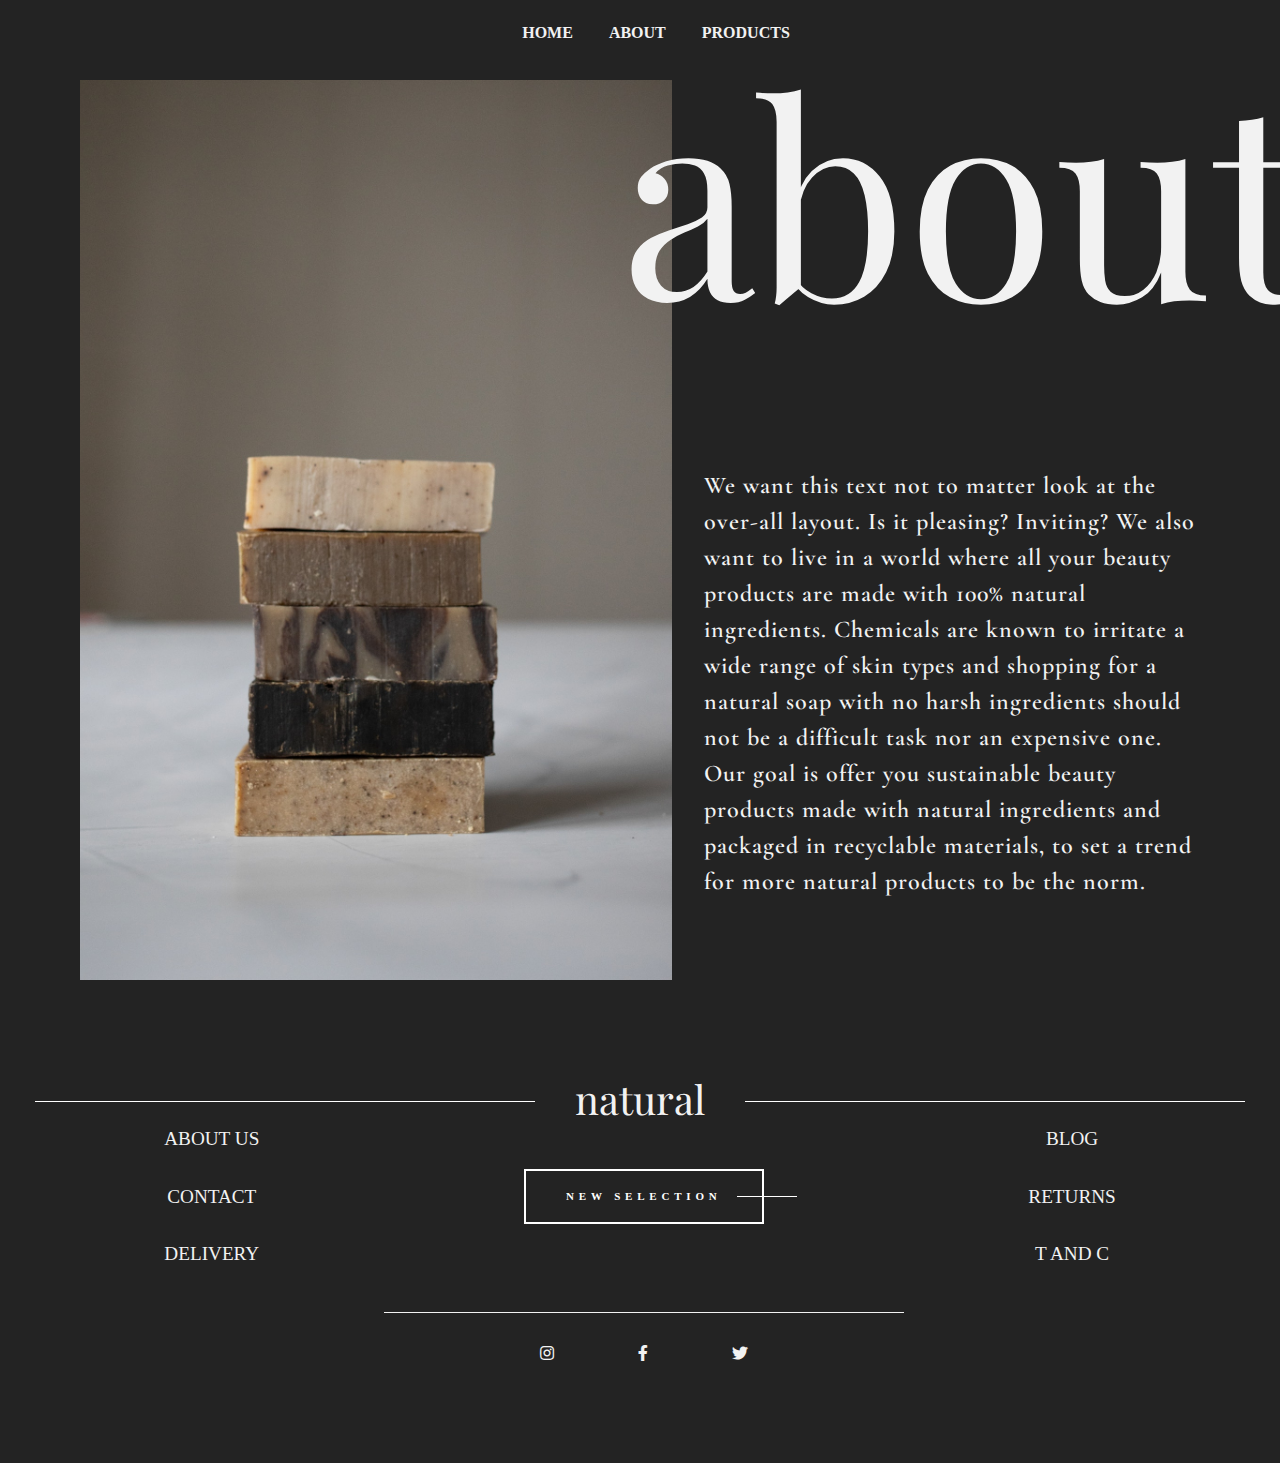
==== about.html @ b829c609 "commit" ====
<!DOCTYPE html>
<html lang="en">
  <head>
    <meta charset="UTF-8" />
    <meta http-equiv="X-UA-Compatible" content="IE=edge" />
    <meta name="viewport" content="width=device-width, initial-scale=1.0" />
    <title>About us</title>
    <link rel="stylesheet" href="styles.css" />
    <link
      rel="stylesheet"
      href="https://use.fontawesome.com/releases/v5.14.0/css/all.css"
    />
    <link rel="preconnect" href="https://fonts.googleapis.com" />
    <link rel="preconnect" href="https://fonts.gstatic.com" crossorigin />
  </head>
  <body>
    <header>
      <nav>
        <ul>
          <li>
            <a href="index.html">Home</a>
          </li>
          <li>
            <a href="about.html">About</a>
          </li>
          <li>
            <a href="">Products</a>
          </li>
        </ul>
      </nav>
    </header>

    <section class="grid-2-columns">
      <div class="img-grid">
        <!--<img src="images/about-img.jpg" class="img-grid" />-->
      </div>

      <div class="grid-overlay">
        <div class="grid-text">
          <p>
            We want this text not to matter look at the over-all layout. Is it
            pleasing? Inviting? We also want to live in a world where all your
            beauty products are made with 100% natural ingredients. Chemicals
            are known to irritate a wide range of skin types and shopping for a
            natural soap with no harsh ingredients should not be a difficult
            task nor an expensive one.
            <br />
            Our goal is offer you sustainable beauty products made with natural
            ingredients and packaged in recyclable materials, to set a trend for
            more natural products to be the norm.
          </p>
        </div>
      </div>
    </section>

    <footer>
        <!--<div class="footer-main">-->
          <h1 class="footer-title fancy"><span class="fancy-span">natural</span></h3></div>
          <div class="footer-cta">
            <a class="btn-full" href="#"><div class="full"><h3>New selection</h3></div></a>
            <a class="btn-slice" href="#">
            <div class="top"><span>new selection</span></div>
            <div class="bottom"><span>new selection</span></div>
          </a></div>
          <div class="footer-social">
            <i class="fab fa-instagram"></i>
            <i class="fab fa-facebook-f"></i>
            <i class="fab fa-twitter"></i>
        </div>

         <div class="footer-links column1">
          <a href="#">About Us</a>
          <a href="#">Contact</a>
          <a href="#">Delivery</a>
        </div>

        <div class="footer-links column2"><a href="#">Blog</a>
          <a href="#">Returns</a>
          <a href="#">T and C</a></div>

        <!--<div class="footer-copyright">
          &copy;A design by Jesse Plecas.
        </div>-->
      
    </footer>
  </body>
</html>
<!-- about-img Photo by Monstera from Pexels-->
---- styles.css ----
@import url("https://fonts.googleapis.com/css2?family=Roboto+Slab&display=swap");

@import url("https://fonts.googleapis.com/css2?family=Abril+Fatface&display=swap");

@import url("https://fonts.googleapis.com/css2?family=Playfair+Display:wght@500&display=swap");

@import url("https://fonts.googleapis.com/css2?family=Cormorant+Garamond:wght@300&display=swap");

* {
  box-sizing: border-box;
}

.clearfix::after,
section::after,
footer::after {
  content: "";
  display: block;
  clear: both;
}

body {
  margin: 0;
  overflow-x: hidden;
}

:root {
  --clr-nav: #42a26a;
  --clr-title: #f2f2f2;
  --clr-dark: #232323;
  --clr-text: #8b4513;
  --clr-accent: #97bc62ff;
}

img {
  width: 100%;
  height: auto;
}

h1 {
  font-size: clamp(1.5rem, 10vw, 7rem);
  font-family: "Playfair Display", serif;
  font-weight: 300;
  margin-top: 0;
}

h3 {
  font-size: clamp(0.8rem, 4vw, 1.2rem);
  font-family: "Playfair Display", serif;
  text-transform: uppercase;
  font-weight: 400;
  margin: 0.5rem;
}

p {
  font-size: clamp(1.2rem, 3vw, 1.5rem);
  font-family: "Cormorant Garamond", serif;
  font-weight: 600;
  letter-spacing: 1px;
  margin-top: 0;
  line-height: 1.5;
}

p:last-of-type {
  margin-bottom: 0;
}

.title {
  font-size: clamp(1.5rem, 10vw, 7rem);
  font-weight: 400;
  text-transform: uppercase;
  margin-top: 1em;
  margin-bottom: 0;
}

.sub-title {
  display: block;
  margin-top: 1em;
}

.button {
  display: inline-block;
  font-size: clamp(1.1rem, 3vh, 2rem);
  text-decoration: none;
  text-transform: uppercase;
  border-width: 3px;
  border-style: solid;
  padding: 0.5em 1.75em;
  margin-top: 1em;
}

.button-accent {
  color: var(--clr-title);
}

.button-accent:hover,
.button-accent:focus {
  background: var(--clr-nav);
  border-color: var(--clr-nav);
  color: #fff;
}

html {
  scroll-behavior: smooth;
}

.container {
  width: 95%;
  max-width: 70em;
  margin: 0 auto;
}

header {
  position: absolute;
  text-align: center;
  width: 100%;
  margin: 1em;
  z-index: 2;
}

nav ul {
  margin: 0;
  padding: 0;
  list-style: none;
  align-items: center;
}

nav li {
  display: inline-block;
  margin: 0.5em;
}

nav a {
  font-weight: 750;
  text-decoration: none;
  text-transform: uppercase;
  padding: 0.5em;
  color: var(--clr-title);
}

nav a:hover,
nav a:focus {
  color: var(--clr-nav);
}

.hero {
  background-image: linear-gradient(rgba(0, 0, 0, 0.3), rgba(0, 0, 0, 0.3)),
    url("images/landing\ page.jpg");
  background-position: center;
  background-size: cover;
  padding: 10em 0;
  color: var(--clr-title);
  align-items: left;
}

.unstyled-list {
  margin: 0;
  padding: 0;
  list-style-type: none;
  line-height: 1.6em;
}

@media (min-width: 60rem) {
  .hero {
    height: 100vh;
    padding-top: 10vh;
  }
  .title .sub-title {
    margin-top: 0.5em;
  }
}

.details-text-box {
  background-color: #fff;
  text-align: center;
  padding: 3.5em;
  width: 100vw;
  outline: 3px solid var(--clr-text);
  outline-offset: -2.5em;
  position: relative;
}

.details-text-box h1 {
  color: var(--clr-text);
  position: absolute;
  left: 50%;
  transform: translateX(-50%);
  top: 0.3em;
  background: #fff;
}

.details-text-box p {
  color: var(--clr-text);
}

.handmade-text-box {
  background-color: #fff;
  text-align: center;
  padding: 3.5em;
  width: 100vw;
  outline: 3px solid var(--clr-text);
  outline-offset: -2.5em;
  position: relative;
}

.handmade-text-box h1 {
  color: var(--clr-text);
  position: absolute;
  right: 50%;
  transform: translateX(50%);
  top: 0.3em;
  background: #fff;
}

.handmade-text-box p {
  color: var(--clr-text);
}

@media (min-width: 20rem) {
  a {
    font-size: 0.75rem;
  }

  h1 {
    font-size: 2rem;
  }

  .details-text-box h1 {
    top: 0.6em;
  }

  .handmade-text-box h1 {
    top: 0.6em;
  }
}

@media (min-width: 60rem) {
  a {
    font-size: 1rem;
  }

  h1 {
    font-size: 2.5rem;
  }

  .details {
    background-image: url("images/details-img.jpg");
    background-repeat: no-repeat;
    background-size: cover;
    padding: 10em;
  }

  .details-text-box {
    width: 60%;
    padding: 5em;
    outline-offset: -3em;
    margin-left: -4%;
    top: -16em;
    text-align: left;
    box-shadow: 0 0 3em 0 rgba(0, 0, 0, 0.35);
  }

  .details-text-box h1 {
    top: 0.5em;
    left: 4.85rem;
    transform: translateX(0);
  }

  .handmade-text-box {
    width: 40%;
    padding: 5em;
    outline-offset: -3em;
    margin-left: 50%;
    bottom: 6em;
    text-align: left;
    box-shadow: 0 0 3em 0 rgba(0, 0, 0, 0.35);
  }

  .handmade-text-box h1 {
    top: 0.5em;
    right: 4.85rem;
    transform: translateX(0);
  }
}

.card-wrapper {
  padding-top: 3em;
}

.card {
  background-color: #fff;

  padding-bottom: 1rem;
  border: 1px solid #c9c9c9;
}

.card > :last-child {
  margin-bottom: 0;
}

.card h3 p {
  margin-top: 1.5rem;
}

.btn-block {
  display: block;
  width: 50%;
  border: none;
  background: var(--clr-nav);
  color: #fff;
  font-size: clamp(1rem, 8vh, 1.2rem);
  padding: 5px;
  margin-top: 1.5rem;

  align-self: left;
  cursor: pointer;
}

.btn:hover {
  border: 3px solid var(--clr-nav);
  background: var(--clr-nav);
  color: #fff;
  transition: 1s;
}

img ~ * {
  margin-left: 1rem;
  margin-right: 1rem;
}

img {
  object-fit: cover;
  height: max(10rem, 30vh);
}

.card-wrapper {
  list-style: none;
  padding: 0;
  margin: 0;
  margin-bottom: 1.5rem;
  display: grid;
  grid-template-columns: repeat(auto-fit, minmax(300px, 1fr));
  gap: 1rem;
}

.about-us-sec-image {
  background-image: linear-gradient(
      rgba(253, 237, 237, 0.103),
      rgba(235, 219, 219, 0.103)
    ),
    url("images/footer-img.jpg");
  background-repeat: no-repeat;
  background-position: center;
  background-size: cover;
  max-width: 100%;
  height: 50vh;
}

h1.about-title {
  padding-top: 1em;
  text-align: center;
  color: var(--clr-dark);
}

p.about-us {
  padding: 1em;
  text-align: center;
  color: var(--clr-dark);
  font-size: 2rem;
}

/*footer grid */

footer {
  background: #232323;
  color: #f2f2f2;
  padding: 2.5rem;
  text-align: center;
}

.footer-title {
  text-transform: lowercase;
  font-family: "Playfair Display", serif;
  margin-bottom: 0.5rem;
  grid-area: footer-title;
}

.footer-cta {
  grid-area: footer-cta;
  background-color: transparent;
  text-transform: uppercase;
  display: -webkit-box;
  display: -ms-flexbox;
  display: flex;
  -webkit-box-pack: center;
  -ms-flex-pack: center;
  justify-content: center;
  -webkit-box-align: center;
  -ms-flex-align: center;
  align-items: center;
}

@media (min-width: 20rem) {
  .btn-full {
    display: inline-block;
    text-decoration: none;
    color: #f2f2f2;
    border: 2px solid #f2f2f2;

    margin: 0;
  }
  .btn-slice {
    display: none;
  }
}

.footer-social {
  margin-bottom: 1.8rem;
  margin-top: 1.8rem;
  grid-area: footer-social;
}

.fab {
  display: inline-block;
}

.fab:not(:last-child) {
  margin-right: 1rem;
}

.footer-links {
  display: flex;
  flex-direction: column;
  align-items: center;
  justify-content: space-between;
}

.footer-links a {
  text-decoration: none;
  color: #f2f2f2;
  text-transform: uppercase;
  font-size: 0.9rem;
  line-height: 1.2rem;
}

.footer-links .column1 {
  grid-area: column1;
}

.footer-links .column2 {
  grid-area: column2;
}

@media (min-width: 60em) {
  footer {
    display: grid;
    grid-template-areas:
      "footer-title footer-title footer-title"
      "column1 footer-cta column2"
      "column1 footer-cta column2"
      "column1 footer-social column2";
    grid-template-columns: auto;
    grid-template-rows: auto;
  }

  .footer-title {
    padding-top: 1.5em;
  }

  .fancy {
    line-height: 0.15;
    text-align: center;
  }
  .fancy span {
    display: inline-block;
    position: relative;
  }
  .fancy span:before,
  .fancy span:after {
    content: "";
    position: absolute;
    height: 5px;
    border-bottom: 1px solid white;
    top: 0;
    width: 500px;
  }
  .fancy span:before {
    right: 100%;
    margin-right: 1em;
  }
  .fancy span:after {
    left: 100%;
    margin-left: 1em;
  }

  .footer-links a {
    font-size: 1.2em;
    line-height: 3em;
  }

  .footer-social {
    border-top: 1px solid #f2f2f2;
    padding: 2em;
  }

  .fab:not(:last-child) {
    margin-right: 5rem;
  }

  .btn {
    padding-top: 1em;
  }

  .btn-full {
    display: none;
  }
  .btn-slice {
    display: inline-block;
  }

  /*--Button Styles--*/
  .btn-slice {
    padding: 1.2rem 2.5rem;
    border: 2px solid #ffffff;
    border-radius: 0rem;
    color: #ffffff;
    font-size: 0.6875rem;
    font-weight: 700;
    letter-spacing: 0.3rem;
    position: relative;

    -webkit-transition: all 1000ms cubic-bezier(0.89, 0, 0.14, 1); /* older webkit */
    -webkit-transition: all 1000ms cubic-bezier(0.89, -0.17, 0.14, 1.225);
    -moz-transition: all 1000ms cubic-bezier(0.89, -0.17, 0.14, 1.225);
    -o-transition: all 1000ms cubic-bezier(0.89, -0.17, 0.14, 1.225);
    transition: all 1000ms cubic-bezier(0.89, -0.17, 0.14, 1.225); /* custom */

    -webkit-transition-timing-function: cubic-bezier(
      0.89,
      0,
      0.14,
      1
    ); /* older webkit */
    -webkit-transition-timing-function: cubic-bezier(0.89, -0.17, 0.14, 1.225);
    -moz-transition-timing-function: cubic-bezier(0.89, -0.17, 0.14, 1.225);
    -o-transition-timing-function: cubic-bezier(0.89, -0.17, 0.14, 1.225);
    transition-timing-function: cubic-bezier(
      0.89,
      -0.17,
      0.14,
      1.225
    ); /* custom */
  }

  .btn-slice .top {
    position: relative;
    height: 6px;
    overflow: hidden;
    top: 0;
    -webkit-transition: all 300ms cubic-bezier(1, 0, 0.025, 1); /* older webkit */
    -webkit-transition: all 300ms cubic-bezier(1, -0.055, 0.025, 1.04);
    -moz-transition: all 300ms cubic-bezier(1, -0.055, 0.025, 1.04);
    -o-transition: all 300ms cubic-bezier(1, -0.055, 0.025, 1.04);
    transition: all 300ms cubic-bezier(1, -0.055, 0.025, 1.04); /* custom */

    -webkit-transition-timing-function: cubic-bezier(
      1,
      0,
      0.025,
      1
    ); /* older webkit */
    -webkit-transition-timing-function: cubic-bezier(1, -0.055, 0.025, 1.04);
    -moz-transition-timing-function: cubic-bezier(1, -0.055, 0.025, 1.04);
    -o-transition-timing-function: cubic-bezier(1, -0.055, 0.025, 1.04);
    transition-timing-function: cubic-bezier(
      1,
      -0.055,
      0.025,
      1.04
    ); /* custom */

    -webkit-transition-delay: 0.35s;
    -moz-transition-delay: 0.35s;
    -ms-transition-delay: 0.35s;
    -o-transition-delay: 0.35s;
    transition-delay: 0.35s;
  }

  .btn-slice .bottom {
    position: relative;
    height: 6px;
    overflow: hidden;
    bottom: 0;
    -webkit-transition: all 300ms cubic-bezier(1, 0, 0.025, 1); /* older webkit */
    -webkit-transition: all 300ms cubic-bezier(1, -0.055, 0.025, 1.04);
    -moz-transition: all 300ms cubic-bezier(1, -0.055, 0.025, 1.04);
    -o-transition: all 300ms cubic-bezier(1, -0.055, 0.025, 1.04);
    transition: all 300ms cubic-bezier(1, -0.055, 0.025, 1.04); /* custom */

    -webkit-transition-timing-function: cubic-bezier(
      1,
      0,
      0.025,
      1
    ); /* older webkit */
    -webkit-transition-timing-function: cubic-bezier(1, -0.055, 0.025, 1.04);
    -moz-transition-timing-function: cubic-bezier(1, -0.055, 0.025, 1.04);
    -o-transition-timing-function: cubic-bezier(1, -0.055, 0.025, 1.04);
    transition-timing-function: cubic-bezier(
      1,
      -0.055,
      0.025,
      1.04
    ); /* custom */

    -webkit-transition-delay: 0.35s;
    -moz-transition-delay: 0.35s;
    -ms-transition-delay: 0.35s;
    -o-transition-delay: 0.35s;
    transition-delay: 0.35s;
  }

  .btn-slice .bottom span {
    top: -6px;
    position: absolute;
    left: 0;
  }

  .btn-slice:hover .top {
    top: -5px;
    -webkit-transition-delay: 0.35s;
    -moz-transition-delay: 0.35s;
    -ms-transition-delay: 0.35s;
    -o-transition-delay: 0.35s;
    transition-delay: 0.35s;
  }

  .btn-slice:hover .bottom {
    bottom: -5px;
    -webkit-transition-delay: 0.35s;
    -moz-transition-delay: 0.35s;
    -ms-transition-delay: 0.35s;
    -o-transition-delay: 0.35s;
    transition-delay: 0.35s;
  }
  .btn-slice:hover,
  .btn-slice:focus,
  .btn-slice:active {
    margin-left: 10px;
  }
  .btn-slice:before {
    content: "";
    height: 1px;
    width: 60px;
    background-color: #ffffff;
    position: absolute;
    margin-top: 6px;
    right: -35px;

    -webkit-transition: all 1000ms cubic-bezier(0.89, 0, 0.14, 1); /* older webkit */
    -webkit-transition: all 1000ms cubic-bezier(0.89, -0.17, 0.14, 1.225);
    -moz-transition: all 1000ms cubic-bezier(0.89, -0.17, 0.14, 1.225);
    -o-transition: all 1000ms cubic-bezier(0.89, -0.17, 0.14, 1.225);
    transition: all 1000ms cubic-bezier(0.89, -0.17, 0.14, 1.225); /* custom */

    -webkit-transition-timing-function: cubic-bezier(
      0.89,
      0,
      0.14,
      1
    ); /* older webkit */
    -webkit-transition-timing-function: cubic-bezier(0.89, -0.17, 0.14, 1.225);
    -moz-transition-timing-function: cubic-bezier(0.89, -0.17, 0.14, 1.225);
    -o-transition-timing-function: cubic-bezier(0.89, -0.17, 0.14, 1.225);
    transition-timing-function: cubic-bezier(
      0.89,
      -0.17,
      0.14,
      1.225
    ); /* custom */
  }
  .btn-slice:hover:before {
    width: 130%;
  }
}

/*========About us ===========*/
.grid-2-columns {
  display: grid;
  grid-template-columns: 1fr 1fr;
  gap: 1em;
  background-color: #232323;
  padding-left: 5rem;
  padding-top: 5em;
}

.img-grid {
  background: url("images/about-img.jpg");
  height: 100vh;
  background-size: cover;
  background-position: center;
}

.grid-text {
  padding-top: 1em;
  padding-left: 1em;
  padding-right: 5em;
  bottom: 0;
  position: absolute;
  color: var(--clr-title);
  font-family: "Cormorant Garamond", serif;
}

.grid-overlay::after {
  content: "about";
  position: absolute;
  left: 2.3em;
  top: 0.3em;
  color: #f2f2f2;
  font-family: "Playfair Display", serif;
  font-size: clamp(3em, 30vh, 17em);
  line-height: 0.8;
}
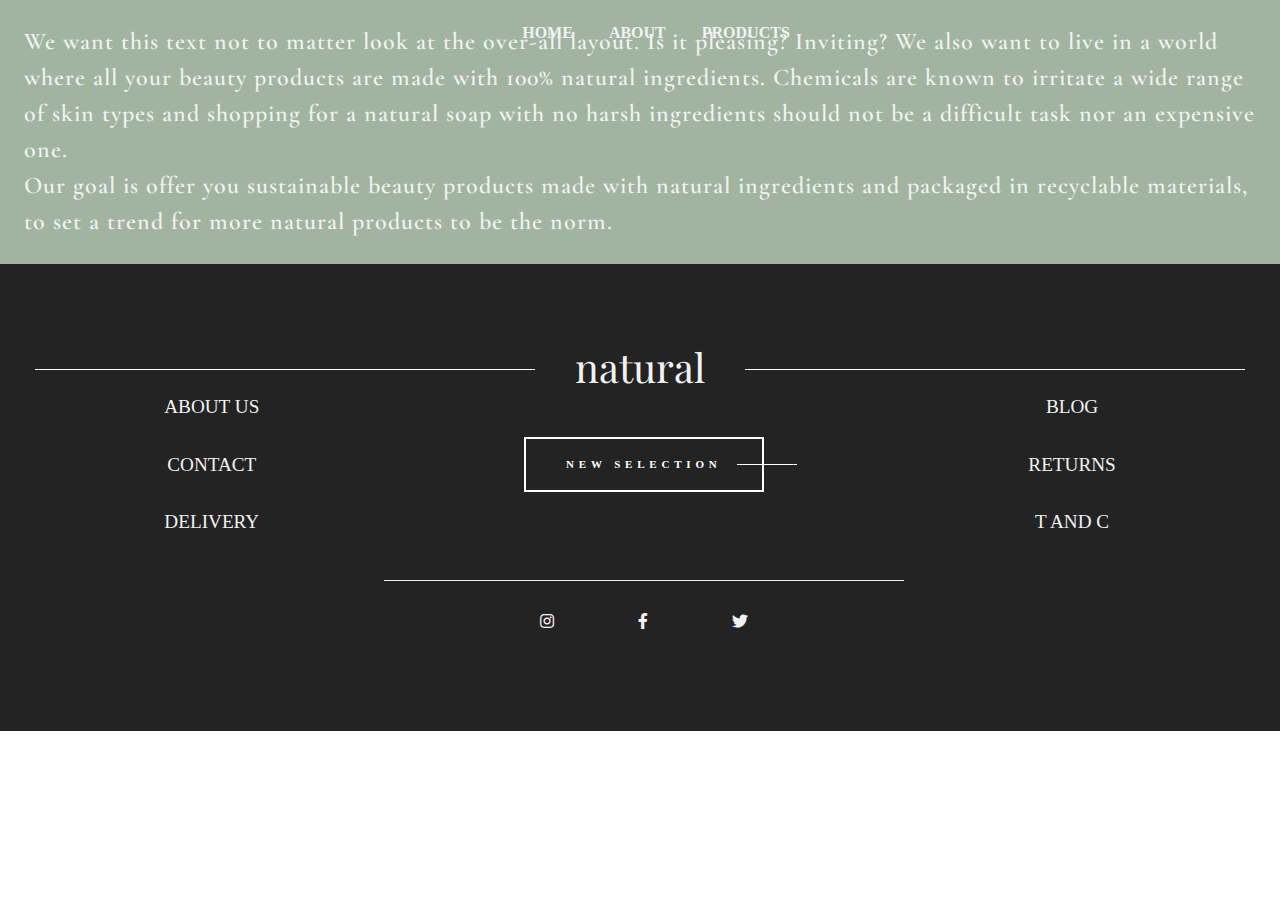
==== commit 6b0d9175: "about page changes" ====
--- a/about.html
+++ b/about.html
@@ -50,7 +50,11 @@
             more natural products to be the norm.
           </p>
         </div>
-      </div>
+
+        <div class="img-grid">
+          <!--<img src="images/about-img.jpg" class="img-grid" />-->
+        </div>
+      
     </section>
 
     <footer>
--- a/styles.css
+++ b/styles.css
@@ -1,7 +1,3 @@
-@import url("https://fonts.googleapis.com/css2?family=Roboto+Slab&display=swap");
-
-@import url("https://fonts.googleapis.com/css2?family=Abril+Fatface&display=swap");
-
 @import url("https://fonts.googleapis.com/css2?family=Playfair+Display:wght@500&display=swap");
 
 @import url("https://fonts.googleapis.com/css2?family=Cormorant+Garamond:wght@300&display=swap");
@@ -77,442 +73,32 @@
   margin-top: 1em;
 }
 
-.button {
-  display: inline-block;
-  font-size: clamp(1.1rem, 3vh, 2rem);
-  text-decoration: none;
-  text-transform: uppercase;
-  border-width: 3px;
-  border-style: solid;
-  padding: 0.5em 1.75em;
-  margin-top: 1em;
-}
-
-.button-accent {
-  color: var(--clr-title);
-}
-
-.button-accent:hover,
-.button-accent:focus {
-  background: var(--clr-nav);
-  border-color: var(--clr-nav);
-  color: #fff;
-}
-
-html {
-  scroll-behavior: smooth;
-}
-
-.container {
-  width: 95%;
-  max-width: 70em;
-  margin: 0 auto;
-}
-
-header {
-  position: absolute;
-  text-align: center;
-  width: 100%;
-  margin: 1em;
-  z-index: 2;
-}
-
-nav ul {
-  margin: 0;
-  padding: 0;
-  list-style: none;
-  align-items: center;
-}
-
-nav li {
-  display: inline-block;
-  margin: 0.5em;
-}
-
-nav a {
-  font-weight: 750;
-  text-decoration: none;
-  text-transform: uppercase;
-  padding: 0.5em;
-  color: var(--clr-title);
-}
-
-nav a:hover,
-nav a:focus {
-  color: var(--clr-nav);
-}
-
-.hero {
-  background-image: linear-gradient(rgba(0, 0, 0, 0.3), rgba(0, 0, 0, 0.3)),
-    url("images/landing\ page.jpg");
-  background-position: center;
-  background-size: cover;
-  padding: 10em 0;
-  color: var(--clr-title);
-  align-items: left;
-}
-
-.unstyled-list {
-  margin: 0;
-  padding: 0;
-  list-style-type: none;
-  line-height: 1.6em;
-}
-
-@media (min-width: 60rem) {
-  .hero {
-    height: 100vh;
-    padding-top: 10vh;
-  }
-  .title .sub-title {
-    margin-top: 0.5em;
-  }
-}
-
-.details-text-box {
-  background-color: #fff;
-  text-align: center;
-  padding: 3.5em;
-  width: 100vw;
-  outline: 3px solid var(--clr-text);
-  outline-offset: -2.5em;
-  position: relative;
-}
-
-.details-text-box h1 {
-  color: var(--clr-text);
-  position: absolute;
-  left: 50%;
-  transform: translateX(-50%);
-  top: 0.3em;
-  background: #fff;
-}
-
-.details-text-box p {
-  color: var(--clr-text);
-}
-
-.handmade-text-box {
-  background-color: #fff;
-  text-align: center;
-  padding: 3.5em;
-  width: 100vw;
-  outline: 3px solid var(--clr-text);
-  outline-offset: -2.5em;
-  position: relative;
-}
-
-.handmade-text-box h1 {
-  color: var(--clr-text);
-  position: absolute;
-  right: 50%;
-  transform: translateX(50%);
-  top: 0.3em;
-  background: #fff;
-}
-
-.handmade-text-box p {
-  color: var(--clr-text);
-}
-
 @media (min-width: 20rem) {
-  a {
-    font-size: 0.75rem;
-  }
-
-  h1 {
-    font-size: 2rem;
-  }
-
-  .details-text-box h1 {
-    top: 0.6em;
-  }
-
-  .handmade-text-box h1 {
-    top: 0.6em;
-  }
-}
-
-@media (min-width: 60rem) {
-  a {
-    font-size: 1rem;
-  }
-
-  h1 {
-    font-size: 2.5rem;
-  }
-
-  .details {
-    background-image: url("images/details-img.jpg");
-    background-repeat: no-repeat;
-    background-size: cover;
-    padding: 10em;
-  }
-
-  .details-text-box {
-    width: 60%;
-    padding: 5em;
-    outline-offset: -3em;
-    margin-left: -4%;
-    top: -16em;
-    text-align: left;
-    box-shadow: 0 0 3em 0 rgba(0, 0, 0, 0.35);
-  }
-
-  .details-text-box h1 {
-    top: 0.5em;
-    left: 4.85rem;
-    transform: translateX(0);
-  }
-
-  .handmade-text-box {
-    width: 40%;
-    padding: 5em;
-    outline-offset: -3em;
-    margin-left: 50%;
-    bottom: 6em;
-    text-align: left;
-    box-shadow: 0 0 3em 0 rgba(0, 0, 0, 0.35);
-  }
-
-  .handmade-text-box h1 {
-    top: 0.5em;
-    right: 4.85rem;
-    transform: translateX(0);
-  }
-}
-
-.card-wrapper {
-  padding-top: 3em;
-}
-
-.card {
-  background-color: #fff;
-
-  padding-bottom: 1rem;
-  border: 1px solid #c9c9c9;
-}
-
-.card > :last-child {
-  margin-bottom: 0;
-}
-
-.card h3 p {
-  margin-top: 1.5rem;
-}
-
-.btn-block {
-  display: block;
-  width: 50%;
-  border: none;
-  background: var(--clr-nav);
-  color: #fff;
-  font-size: clamp(1rem, 8vh, 1.2rem);
-  padding: 5px;
-  margin-top: 1.5rem;
-
-  align-self: left;
-  cursor: pointer;
-}
-
-.btn:hover {
-  border: 3px solid var(--clr-nav);
-  background: var(--clr-nav);
-  color: #fff;
-  transition: 1s;
-}
-
-img ~ * {
-  margin-left: 1rem;
-  margin-right: 1rem;
-}
-
-img {
-  object-fit: cover;
-  height: max(10rem, 30vh);
-}
-
-.card-wrapper {
-  list-style: none;
-  padding: 0;
-  margin: 0;
-  margin-bottom: 1.5rem;
-  display: grid;
-  grid-template-columns: repeat(auto-fit, minmax(300px, 1fr));
-  gap: 1rem;
-}
-
-.about-us-sec-image {
-  background-image: linear-gradient(
-      rgba(253, 237, 237, 0.103),
-      rgba(235, 219, 219, 0.103)
-    ),
-    url("images/footer-img.jpg");
-  background-repeat: no-repeat;
-  background-position: center;
-  background-size: cover;
-  max-width: 100%;
-  height: 50vh;
-}
-
-h1.about-title {
-  padding-top: 1em;
-  text-align: center;
-  color: var(--clr-dark);
-}
-
-p.about-us {
-  padding: 1em;
-  text-align: center;
-  color: var(--clr-dark);
-  font-size: 2rem;
-}
-
-/*footer grid */
-
-footer {
-  background: #232323;
-  color: #f2f2f2;
-  padding: 2.5rem;
-  text-align: center;
-}
-
-.footer-title {
-  text-transform: lowercase;
-  font-family: "Playfair Display", serif;
-  margin-bottom: 0.5rem;
-  grid-area: footer-title;
-}
-
-.footer-cta {
-  grid-area: footer-cta;
-  background-color: transparent;
-  text-transform: uppercase;
-  display: -webkit-box;
-  display: -ms-flexbox;
-  display: flex;
-  -webkit-box-pack: center;
-  -ms-flex-pack: center;
-  justify-content: center;
-  -webkit-box-align: center;
-  -ms-flex-align: center;
-  align-items: center;
-}
-
-@media (min-width: 20rem) {
+  .button {
+    margin-top: 1rem;
+  }
+
   .btn-full {
     display: inline-block;
     text-decoration: none;
     color: #f2f2f2;
     border: 2px solid #f2f2f2;
-
-    margin: 0;
   }
   .btn-slice {
     display: none;
   }
 }
 
-.footer-social {
-  margin-bottom: 1.8rem;
-  margin-top: 1.8rem;
-  grid-area: footer-social;
-}
-
-.fab {
-  display: inline-block;
-}
-
-.fab:not(:last-child) {
-  margin-right: 1rem;
-}
-
-.footer-links {
-  display: flex;
-  flex-direction: column;
-  align-items: center;
-  justify-content: space-between;
-}
-
-.footer-links a {
-  text-decoration: none;
-  color: #f2f2f2;
-  text-transform: uppercase;
-  font-size: 0.9rem;
-  line-height: 1.2rem;
-}
-
-.footer-links .column1 {
-  grid-area: column1;
-}
-
-.footer-links .column2 {
-  grid-area: column2;
-}
-
-@media (min-width: 60em) {
-  footer {
-    display: grid;
-    grid-template-areas:
-      "footer-title footer-title footer-title"
-      "column1 footer-cta column2"
-      "column1 footer-cta column2"
-      "column1 footer-social column2";
-    grid-template-columns: auto;
-    grid-template-rows: auto;
-  }
-
-  .footer-title {
-    padding-top: 1.5em;
-  }
-
-  .fancy {
-    line-height: 0.15;
-    text-align: center;
-  }
-  .fancy span {
-    display: inline-block;
-    position: relative;
-  }
-  .fancy span:before,
-  .fancy span:after {
-    content: "";
-    position: absolute;
-    height: 5px;
-    border-bottom: 1px solid white;
-    top: 0;
-    width: 500px;
-  }
-  .fancy span:before {
-    right: 100%;
-    margin-right: 1em;
-  }
-  .fancy span:after {
-    left: 100%;
-    margin-left: 1em;
-  }
-
-  .footer-links a {
-    font-size: 1.2em;
-    line-height: 3em;
-  }
-
-  .footer-social {
-    border-top: 1px solid #f2f2f2;
-    padding: 2em;
-  }
-
-  .fab:not(:last-child) {
-    margin-right: 5rem;
-  }
-
-  .btn {
-    padding-top: 1em;
+@media (min-width: 60rem) {
+  .button {
+    margin-top: 1rem;
+    text-transform: uppercase;
   }
 
   .btn-full {
     display: none;
   }
+
   .btn-slice {
     display: inline-block;
   }
@@ -683,33 +269,480 @@
   }
 }
 
+
+html {
+  scroll-behavior: smooth;
+}
+
+.container {
+  width: 95%;
+  max-width: 70em;
+  margin: 0 auto;
+}
+
+header {
+  position: absolute;
+  text-align: center;
+  width: 100%;
+  margin: 1em;
+  z-index: 2;
+}
+
+nav ul {
+  margin: 0;
+  padding: 0;
+  list-style: none;
+  align-items: center;
+}
+
+nav li {
+  display: inline-block;
+  margin: 0.5em;
+}
+
+nav a {
+  font-weight: 750;
+  text-decoration: none;
+  text-transform: uppercase;
+  padding: 0.5em;
+  color: var(--clr-title);
+  transition: 1s;
+  
+}
+
+nav a:hover,
+nav a:focus {
+  color: #fff;
+  font-size: 1.5em ;
+  
+  
+}
+
+.hero {
+  background-image: linear-gradient(rgba(0, 0, 0, 0.3), rgba(0, 0, 0, 0.3)),
+    url("images/landing\ page.jpg");
+  background-position: center;
+  background-size: cover;
+  padding: 10em 0;
+  color: var(--clr-title);
+  align-items: left;
+}
+
+.unstyled-list {
+  margin: 0;
+  padding: 0;
+  list-style-type: none;
+  line-height: 1.6em;
+}
+
+@media (min-width: 60rem) {
+  .hero {
+    height: 100vh;
+    padding-top: 10vh;
+  }
+  .title .sub-title {
+    margin-top: 0.5em;
+  }
+}
+
+.details-text-box {
+  background-color: #fff;
+  text-align: center;
+  padding: 3.5em;
+  width: 100vw;
+  outline: 3px solid var(--clr-text);
+  outline-offset: -2.5em;
+  position: relative;
+}
+
+.details-text-box h1 {
+  color: var(--clr-text);
+  position: absolute;
+  left: 50%;
+  transform: translateX(-50%);
+  top: 0.3em;
+  background: #fff;
+}
+
+.details-text-box p {
+  color: var(--clr-text);
+}
+
+.handmade-text-box {
+  background-color: #fff;
+  text-align: center;
+  padding: 3.5em;
+  width: 100vw;
+  outline: 3px solid var(--clr-text);
+  outline-offset: -2.5em;
+  position: relative;
+}
+
+.handmade-text-box h1 {
+  color: var(--clr-text);
+  position: absolute;
+  right: 50%;
+  transform: translateX(50%);
+  top: 0.3em;
+  background: #fff;
+}
+
+.handmade-text-box p {
+  color: var(--clr-text);
+}
+
+@media (min-width: 20rem) {
+  a {
+    font-size: 0.75rem;
+  }
+
+  h1 {
+    font-size: 2rem;
+  }
+
+  .details-text-box h1 {
+    top: 0.6em;
+  }
+
+  .handmade-text-box h1 {
+    top: 0.6em;
+  }
+}
+
+@media (min-width: 60rem) {
+  a {
+    font-size: 1rem;
+  }
+
+  h1 {
+    font-size: 2.5rem;
+  }
+
+  .details {
+    background-image: url("images/details-img.jpg");
+    background-repeat: no-repeat;
+    background-size: cover;
+    padding: 10em;
+  }
+
+  .details-text-box {
+    width: 60%;
+    padding: 5em;
+    outline-offset: -3em;
+    margin-left: -4%;
+    top: -16em;
+    text-align: left;
+    box-shadow: 0 0 3em 0 rgba(0, 0, 0, 0.35);
+  }
+
+  .details-text-box h1 {
+    top: 0.5em;
+    left: 4.85rem;
+    transform: translateX(0);
+  }
+
+  .handmade-text-box {
+    width: 40%;
+    padding: 5em;
+    outline-offset: -3em;
+    margin-left: 50%;
+    bottom: 6em;
+    text-align: left;
+    box-shadow: 0 0 3em 0 rgba(0, 0, 0, 0.35);
+  }
+
+  .handmade-text-box h1 {
+    top: 0.5em;
+    right: 4.85rem;
+    transform: translateX(0);
+  }
+}
+
+.card-wrapper {
+  padding-top: 3em;
+}
+
+.card {
+  background-color: #fff;
+
+  padding-bottom: 1rem;
+  border: 1px solid #c9c9c9;
+}
+
+.card > :last-child {
+  margin-bottom: 0;
+}
+
+.card h3 p {
+  margin-top: 1.5rem;
+}
+
+.btn-block {
+  display: block;
+  width: 50%;
+  border: none;
+  background: var(--clr-nav);
+  color: #fff;
+  font-size: clamp(1rem, 8vh, 1.2rem);
+  padding: 5px;
+  margin-top: 1.5rem;
+
+  align-self: left;
+  cursor: pointer;
+}
+
+.btn:hover {
+  border: 3px solid var(--clr-nav);
+  background: var(--clr-nav);
+  color: #fff;
+  transition: 1s;
+}
+
+img ~ * {
+  margin-left: 1rem;
+  margin-right: 1rem;
+}
+
+img {
+  object-fit: cover;
+  height: max(10rem, 30vh);
+}
+
+.card-wrapper {
+  list-style: none;
+  padding: 0;
+  margin: 0;
+  margin-bottom: 1.5rem;
+  display: grid;
+  grid-template-columns: repeat(auto-fit, minmax(300px, 1fr));
+  gap: 1rem;
+}
+
+@media (min-width: 60rem) {
+  .card-wrapper {
+    display: grid;
+    grid-template-columns: repeat(4, 1fr);
+    margin: 1rem;
+  }
+}
+
+.about-us-sec-image {
+  background-image: linear-gradient(
+      rgba(253, 237, 237, 0.103),
+      rgba(235, 219, 219, 0.103)
+    ),
+    url("images/footer-img.jpg");
+  background-repeat: no-repeat;
+  background-position: center;
+  background-size: cover;
+  max-width: 100%;
+  height: 50vh;
+}
+
+h1.about-title {
+  padding-top: 1em;
+  text-align: center;
+  color: var(--clr-dark);
+}
+
+p.about-us {
+  padding: 1em;
+  text-align: center;
+  color: var(--clr-dark);
+  font-size: 2rem;
+}
+
+/*footer grid */
+
+footer {
+  background: #232323;
+  color: #f2f2f2;
+  padding: 2.5rem;
+  text-align: center;
+}
+
+.footer-title {
+  text-transform: lowercase;
+  font-family: "Playfair Display", serif;
+  margin-bottom: 0.5rem;
+  grid-area: footer-title;
+}
+
+.footer-cta {
+  grid-area: footer-cta;
+  background-color: transparent;
+  text-transform: uppercase;
+  display: -webkit-box;
+  display: -ms-flexbox;
+  display: flex;
+  -webkit-box-pack: center;
+  -ms-flex-pack: center;
+  justify-content: center;
+  -webkit-box-align: center;
+  -ms-flex-align: center;
+  align-items: center;
+}
+
+@media (min-width: 20rem) {
+  .btn-full {
+    display: inline-block;
+    text-decoration: none;
+    color: #f2f2f2;
+    border: 2px solid #f2f2f2;
+    margin: 0;
+  }
+  .btn-slice {
+    display: none;
+  }
+}
+
+.footer-social {
+  margin-bottom: 1.8rem;
+  margin-top: 1.8rem;
+  grid-area: footer-social;
+}
+
+.fab {
+  display: inline-block;
+}
+
+.fab:not(:last-child) {
+  margin-right: 1rem;
+}
+
+.footer-links {
+  display: flex;
+  flex-direction: column;
+  align-items: center;
+  justify-content: space-between;
+}
+
+.footer-links a {
+  text-decoration: none;
+  color: #f2f2f2;
+  text-transform: uppercase;
+  font-size: 0.9rem;
+  line-height: 1.2rem;
+}
+
+.footer-links .column1 {
+  grid-area: column1;
+}
+
+.footer-links .column2 {
+  grid-area: column2;
+}
+
+@media (min-width: 60em) {
+  footer {
+    display: grid;
+    grid-template-areas:
+      "footer-title footer-title footer-title"
+      "column1 footer-cta column2"
+      "column1 footer-cta column2"
+      "column1 footer-social column2";
+    grid-template-columns: auto;
+    grid-template-rows: auto;
+  }
+
+  .footer-title {
+    padding-top: 1.5em;
+  }
+
+  .fancy {
+    line-height: 0.15;
+    text-align: center;
+  }
+  .fancy span {
+    display: inline-block;
+    position: relative;
+  }
+  .fancy span:before,
+  .fancy span:after {
+    content: "";
+    position: absolute;
+    height: 5px;
+    border-bottom: 1px solid white;
+    top: 0;
+    width: 500px;
+  }
+  .fancy span:before {
+    right: 100%;
+    margin-right: 1em;
+  }
+  .fancy span:after {
+    left: 100%;
+    margin-left: 1em;
+  }
+
+  .footer-links a {
+    font-size: 1.2em;
+    line-height: 3em;
+  }
+
+  .footer-social {
+    border-top: 1px solid #f2f2f2;
+    padding: 2em;
+  }
+
+  .fab:not(:last-child) {
+    margin-right: 5rem;
+  }
+
+  .fab {
+    transition: 1s;
+  }
+
+  .fab:hover {
+    font-size: 3rem;
+  }
+
+  .btn {
+    padding-top: 1em;
+  }
+
+  .btn-full {
+    display: none;
+  }
+  .btn-slice {
+    display: inline-block;
+  }
+
+  
 /*========About us ===========*/
 .grid-2-columns {
-  display: grid;
-  grid-template-columns: 1fr 1fr;
-  gap: 1em;
-  background-color: #232323;
-  padding-left: 5rem;
-  padding-top: 5em;
-}
-
-.img-grid {
-  background: url("images/about-img.jpg");
-  height: 100vh;
-  background-size: cover;
-  background-position: center;
+  background-color: #A0B4A0;
+  color: #f2f2f2;
+}
+
+.grid-about-title {
+  padding-top: 5rem;
+  padding-left: 1.5rem;
 }
 
 .grid-text {
-  padding-top: 1em;
-  padding-left: 1em;
-  padding-right: 5em;
-  bottom: 0;
-  position: absolute;
-  color: var(--clr-title);
-  font-family: "Cormorant Garamond", serif;
-}
-
+  padding: 1.5rem;
+}
+
+/*@media(min-width: 60rem) {
+  .grid-2-columns {
+    display: grid;
+    grid-template-columns: 1fr 1fr;
+    gap: 1em;
+    padding-top: 5rem;
+    padding: 1rem;
+  }
+  
+  .grid-text {
+    padding-top: 1em;
+    padding-left: 1em;
+    padding-right: 5em;
+    bottom: 0;
+    position: absolute;
+    color: var(--clr-title);
+    font-family: "Cormorant Garamond", serif;
+  }
+  
 .grid-overlay::after {
   content: "about";
   position: absolute;
@@ -719,4 +752,4 @@
   font-family: "Playfair Display", serif;
   font-size: clamp(3em, 30vh, 17em);
   line-height: 0.8;
-}
+}}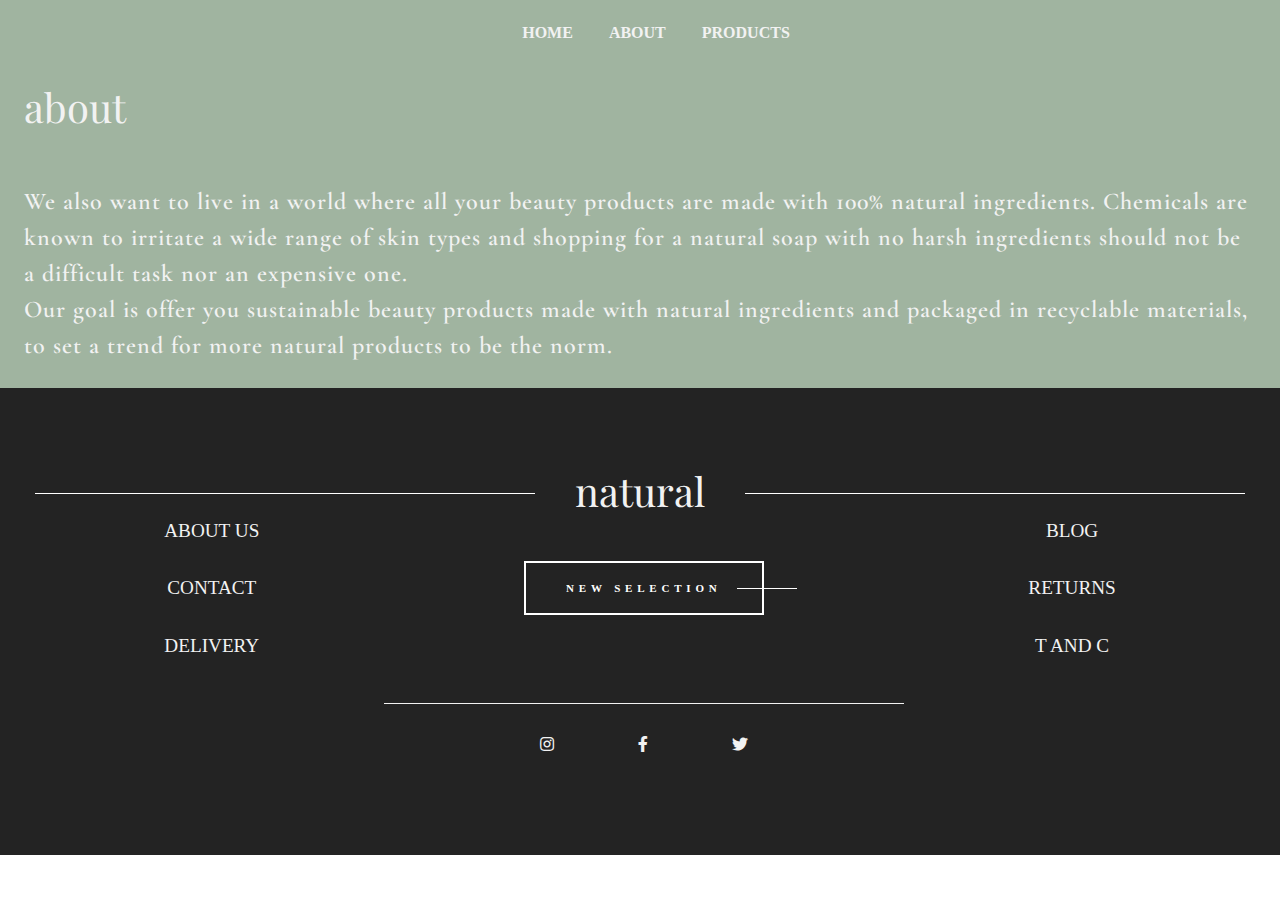
==== commit 296ca15e: "changes" ====
--- a/about.html
+++ b/about.html
@@ -31,15 +31,10 @@
     </header>
 
     <section class="grid-2-columns">
-      <div class="img-grid">
-        <!--<img src="images/about-img.jpg" class="img-grid" />-->
-      </div>
-
-      <div class="grid-overlay">
+      <div class="grid-about-title"><h1>about</h1></div>
         <div class="grid-text">
           <p>
-            We want this text not to matter look at the over-all layout. Is it
-            pleasing? Inviting? We also want to live in a world where all your
+            We also want to live in a world where all your
             beauty products are made with 100% natural ingredients. Chemicals
             are known to irritate a wide range of skin types and shopping for a
             natural soap with no harsh ingredients should not be a difficult
--- a/styles.css
+++ b/styles.css
@@ -285,7 +285,6 @@
   text-align: center;
   width: 100%;
   margin: 1em;
-  z-index: 2;
 }
 
 nav ul {
@@ -743,13 +742,11 @@
     font-family: "Cormorant Garamond", serif;
   }
   
-.grid-overlay::after {
-  content: "about";
-  position: absolute;
-  left: 2.3em;
-  top: 0.3em;
-  color: #f2f2f2;
-  font-family: "Playfair Display", serif;
-  font-size: clamp(3em, 30vh, 17em);
-  line-height: 0.8;
-}}+  .img-grid {
+    background: url("images/footer-img.jpg");
+    margin-top: 2rem;
+    height: 100vh;
+    background-size: cover;
+    background-position: center;
+  }
+}*/}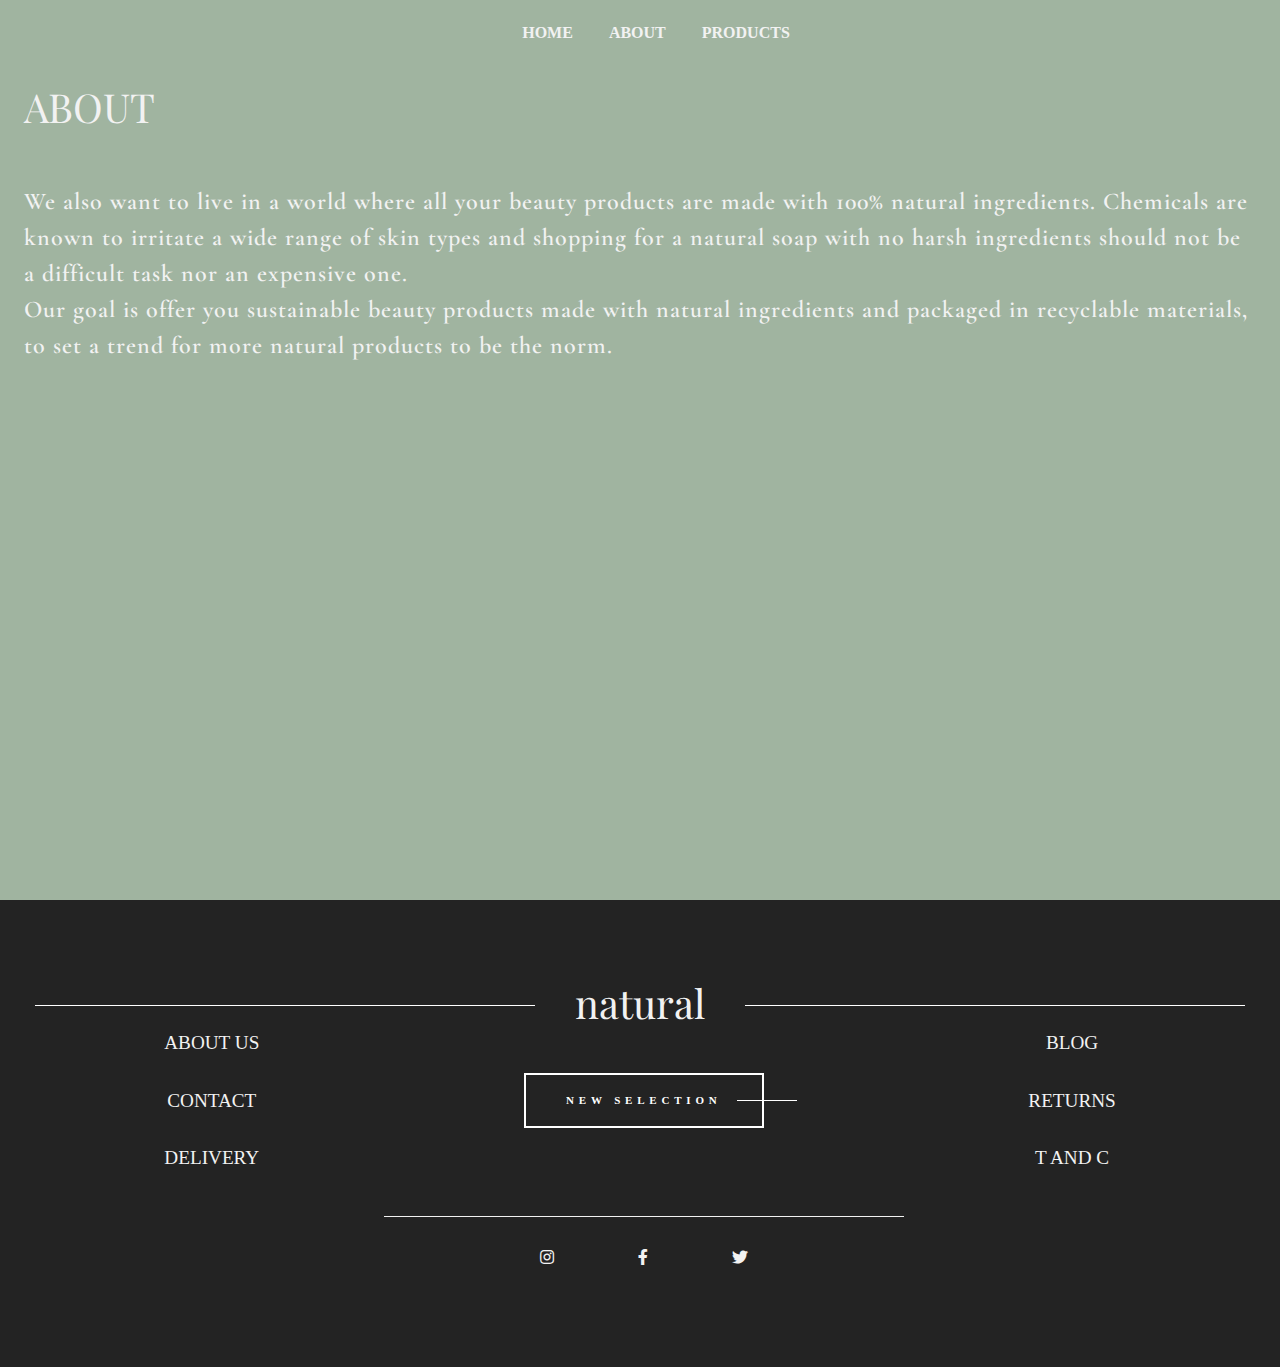
==== commit 5b23d43d: "about page change up" ====
--- a/about.html
+++ b/about.html
@@ -30,9 +30,9 @@
       </nav>
     </header>
 
-    <section class="grid-2-columns">
-      <div class="grid-about-title"><h1>about</h1></div>
-        <div class="grid-text">
+    <section class="main-about">
+      <div class="title-about"><h1>about</h1></div>
+        <div class="about-text">
           <p>
             We also want to live in a world where all your
             beauty products are made with 100% natural ingredients. Chemicals
@@ -46,8 +46,7 @@
           </p>
         </div>
 
-        <div class="img-grid">
-          <!--<img src="images/about-img.jpg" class="img-grid" />-->
+        <div class="about-image">
         </div>
       
     </section>
--- a/styles.css
+++ b/styles.css
@@ -706,22 +706,31 @@
   .btn-slice {
     display: inline-block;
   }
+}
 
   
 /*========About us ===========*/
-.grid-2-columns {
-  background-color: #A0B4A0;
-  color: #f2f2f2;
-}
-
-.grid-about-title {
-  padding-top: 5rem;
-  padding-left: 1.5rem;
-}
-
-.grid-text {
-  padding: 1.5rem;
-}
+  .main-about {
+    background-color: #A0B4A0;
+    color: #f2f2f2;
+    height: 100vh;
+    
+  }
+  .title-about {
+    padding-top: 5rem;
+    padding-left: 1.5rem;
+    text-transform: uppercase;
+  }
+  .about-text {
+    padding: 1.5rem;
+  }
+
+  .about-image {
+    background: url("images/about-img.jpg");
+    background-size: contain;
+  }
+
+
 
 /*@media(min-width: 60rem) {
   .grid-2-columns {
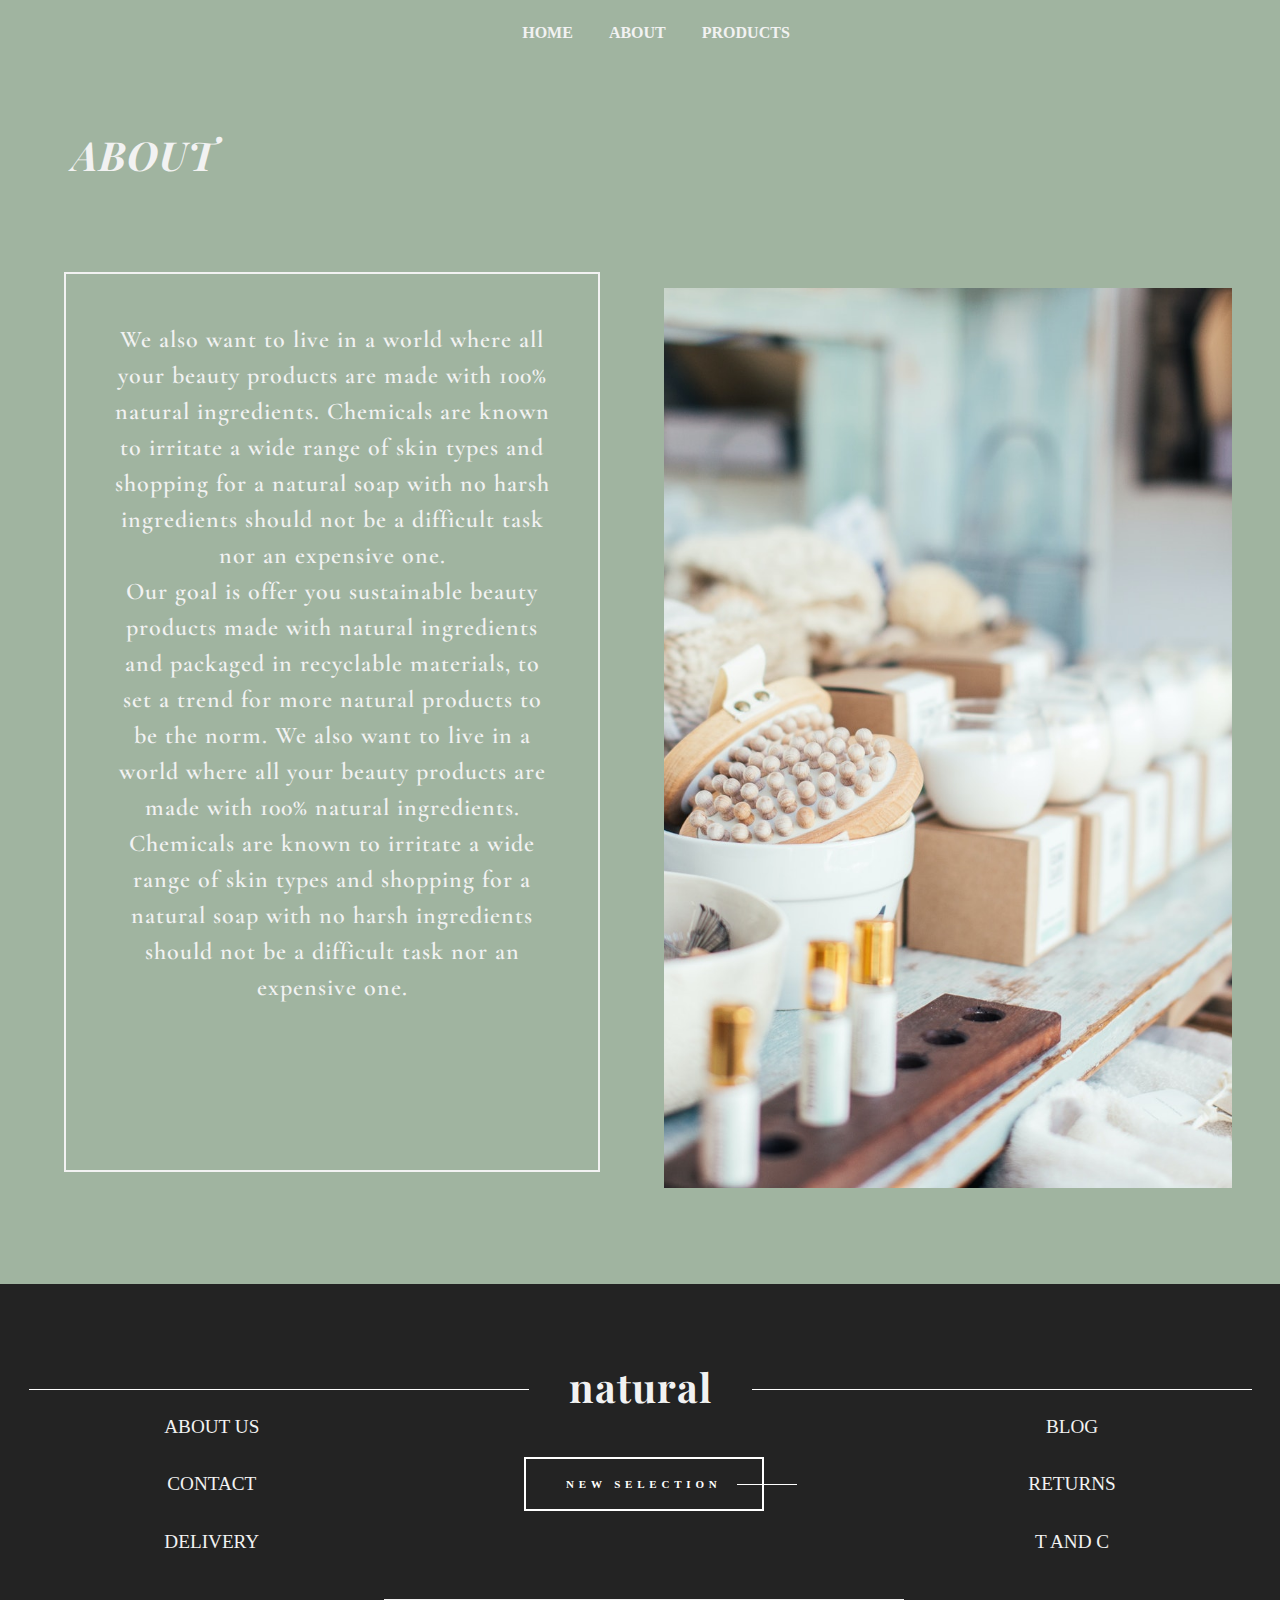
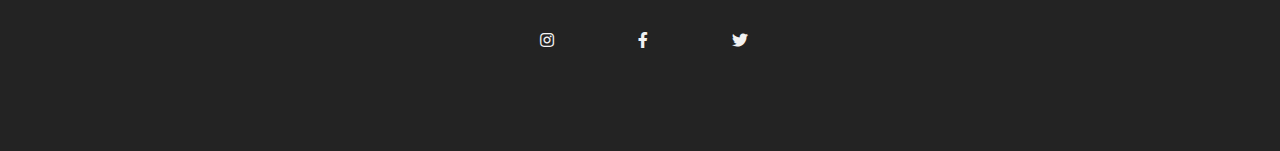
==== commit 764a7458: "about page" ====
--- a/about.html
+++ b/about.html
@@ -30,7 +30,7 @@
       </nav>
     </header>
 
-    <section class="main-about">
+    <section class="main-about" >
       <div class="title-about"><h1>about</h1></div>
         <div class="about-text">
           <p>
@@ -43,13 +43,20 @@
             Our goal is offer you sustainable beauty products made with natural
             ingredients and packaged in recyclable materials, to set a trend for
             more natural products to be the norm.
+            We also want to live in a world where all your
+            beauty products are made with 100% natural ingredients. Chemicals
+            are known to irritate a wide range of skin types and shopping for a
+            natural soap with no harsh ingredients should not be a difficult
+            task nor an expensive one.
+        
           </p>
         </div>
 
         <div class="about-image">
+          <img class="about-mobile" src="images/footer-img.jpg" alt="natural products image">
         </div>
       
-    </section>
+      </section>
 
     <footer>
         <!--<div class="footer-main">-->
--- a/styles.css
+++ b/styles.css
@@ -1,5 +1,5 @@
 @import url("https://fonts.googleapis.com/css2?family=Playfair+Display:wght@500&display=swap");
-
+@import url('https://fonts.googleapis.com/css2?family=Playfair+Display:ital,wght@1,500&display=swap');
 @import url("https://fonts.googleapis.com/css2?family=Cormorant+Garamond:wght@300&display=swap");
 
 * {
@@ -35,7 +35,7 @@
 h1 {
   font-size: clamp(1.5rem, 10vw, 7rem);
   font-family: "Playfair Display", serif;
-  font-weight: 300;
+  letter-spacing: 1px;
   margin-top: 0;
 }
 
@@ -713,49 +713,56 @@
   .main-about {
     background-color: #A0B4A0;
     color: #f2f2f2;
-    height: 100vh;
-    
   }
   .title-about {
     padding-top: 5rem;
     padding-left: 1.5rem;
     text-transform: uppercase;
+    font-style: italic;
+    grid-area: title-about;
   }
   .about-text {
+    border: 2px solid #f2f2f2;
     padding: 1.5rem;
-  }
-
+    margin: 1rem;
+    text-align: center;
+    grid-area: about-text;
+  }
   .about-image {
-    background: url("images/about-img.jpg");
     background-size: contain;
-  }
-
-
-
-/*@media(min-width: 60rem) {
-  .grid-2-columns {
+    grid-area: about-image;
+  }
+
+
+
+@media(min-width: 60rem) {
+  .main-about {
     display: grid;
+    grid-template-areas:
+    "title-about title-about"
+    "about-text about-image" ;
     grid-template-columns: 1fr 1fr;
-    gap: 1em;
-    padding-top: 5rem;
-    padding: 1rem;
+    grid-template-rows: auto;
+    gap: 3rem;
+    padding: 3rem;
   }
   
-  .grid-text {
-    padding-top: 1em;
-    padding-left: 1em;
-    padding-right: 5em;
-    bottom: 0;
-    position: absolute;
+  .about-text {
+    padding: 3rem;
+    text-align: center;
     color: var(--clr-title);
     font-family: "Cormorant Garamond", serif;
   }
+
+  .about-mobile {
+    display: none;
+  }
   
-  .img-grid {
+  .about-image {
     background: url("images/footer-img.jpg");
     margin-top: 2rem;
     height: 100vh;
     background-size: cover;
     background-position: center;
   }
-}*/}+}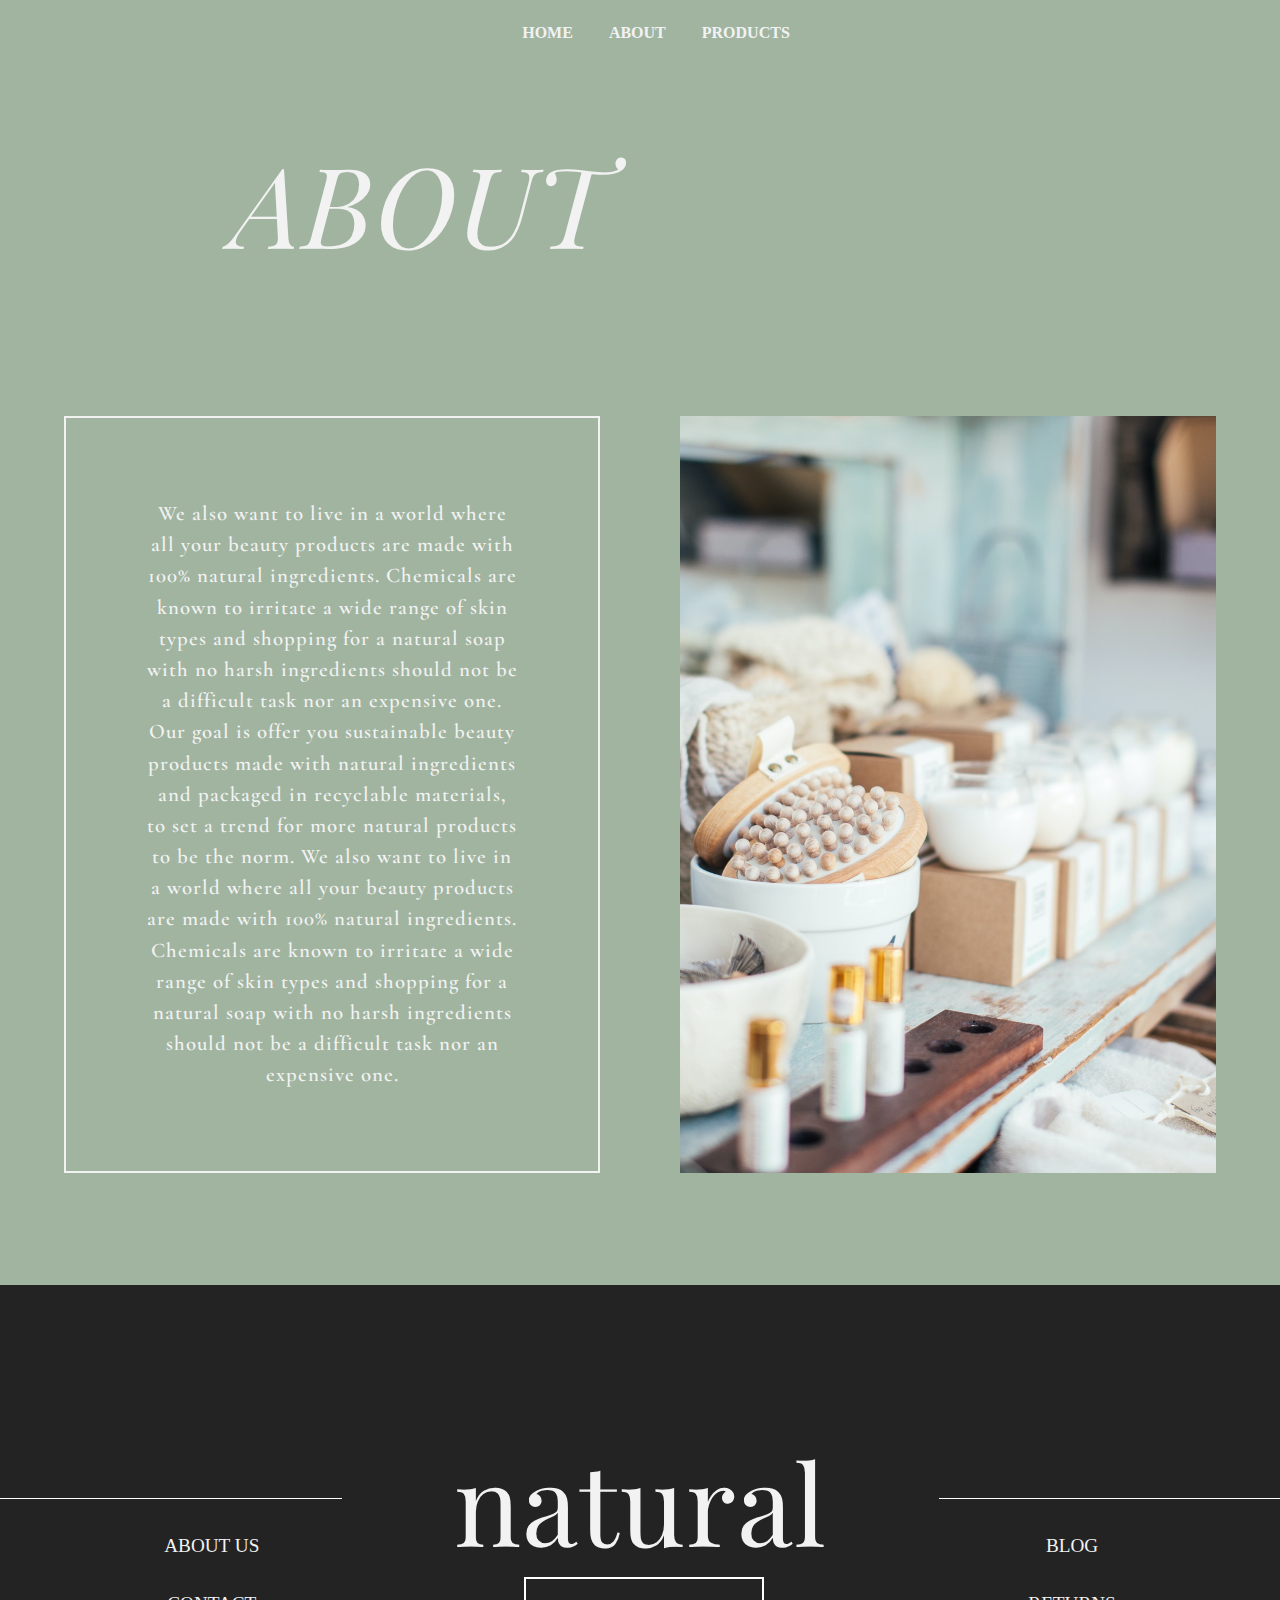
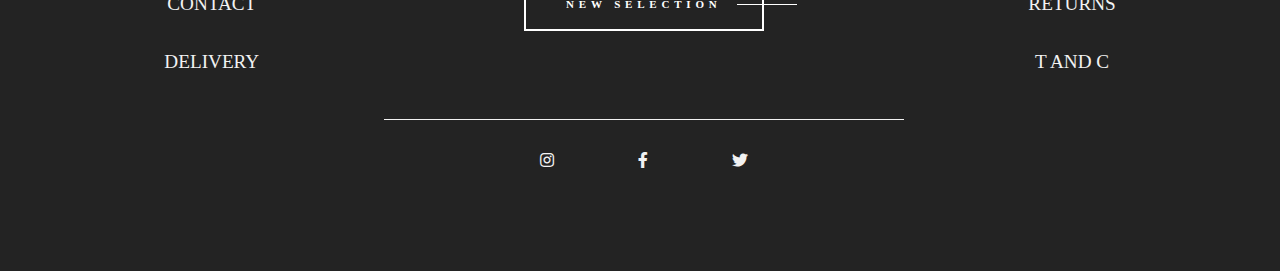
==== commit 0a84c88e: "add contact styles" ====
--- a/about.html
+++ b/about.html
@@ -24,7 +24,7 @@
             <a href="about.html">About</a>
           </li>
           <li>
-            <a href="">Products</a>
+            <a href="#">Products</a>
           </li>
         </ul>
       </nav>
@@ -74,14 +74,14 @@
         </div>
 
          <div class="footer-links column1">
-          <a href="#">About Us</a>
-          <a href="#">Contact</a>
-          <a href="#">Delivery</a>
+          <a href="about.html">About Us</a>
+          <a href="contact.html">Contact</a>
+          <a href="contact.html">Delivery</a>
         </div>
 
         <div class="footer-links column2"><a href="#">Blog</a>
-          <a href="#">Returns</a>
-          <a href="#">T and C</a></div>
+          <a href="contact.html">Returns</a>
+          <a href="contact.html">T and C</a></div>
 
         <!--<div class="footer-copyright">
           &copy;A design by Jesse Plecas.
--- a/styles.css
+++ b/styles.css
@@ -20,11 +20,12 @@
 }
 
 :root {
-  --clr-nav: #42a26a;
+  --clr-nav: #CDAF95;
+  --clr-contact: #335C58;
   --clr-title: #f2f2f2;
   --clr-dark: #232323;
   --clr-text: #8b4513;
-  --clr-accent: #97bc62ff;
+  --clr-bg: #A0B4A0;
 }
 
 img {
@@ -36,6 +37,15 @@
   font-size: clamp(1.5rem, 10vw, 7rem);
   font-family: "Playfair Display", serif;
   letter-spacing: 1px;
+  margin-top: 0;
+  font-weight: 400;
+}
+
+h2 {
+  font-size: clamp(1rem, 10vw, 7rem);
+  font-family: "Playfair Display", serif;
+  letter-spacing: 1px;
+  font-weight: 300;
   margin-top: 0;
 }
 
@@ -48,7 +58,7 @@
 }
 
 p {
-  font-size: clamp(1.2rem, 3vw, 1.5rem);
+  font-size: clamp(1rem, 3vw, 1.3rem);
   font-family: "Cormorant Garamond", serif;
   font-weight: 600;
   letter-spacing: 1px;
@@ -66,6 +76,7 @@
   text-transform: uppercase;
   margin-top: 1em;
   margin-bottom: 0;
+  color: var(--clr-title);
 }
 
 .sub-title {
@@ -312,9 +323,7 @@
 nav a:hover,
 nav a:focus {
   color: #fff;
-  font-size: 1.5em ;
-  
-  
+  font-size: 1.5em ;  
 }
 
 .hero {
@@ -354,7 +363,7 @@
   position: relative;
 }
 
-.details-text-box h1 {
+.details-text-box h2 {
   color: var(--clr-text);
   position: absolute;
   left: 50%;
@@ -377,7 +386,7 @@
   position: relative;
 }
 
-.handmade-text-box h1 {
+.handmade-text-box h2 {
   color: var(--clr-text);
   position: absolute;
   right: 50%;
@@ -395,7 +404,7 @@
     font-size: 0.75rem;
   }
 
-  h1 {
+  h2 {
     font-size: 2rem;
   }
 
@@ -413,7 +422,7 @@
     font-size: 1rem;
   }
 
-  h1 {
+  h2 {
     font-size: 2.5rem;
   }
 
@@ -711,7 +720,7 @@
   
 /*========About us ===========*/
   .main-about {
-    background-color: #A0B4A0;
+    background-color: var(--clr-bg);
     color: #f2f2f2;
   }
   .title-about {
@@ -719,6 +728,7 @@
     padding-left: 1.5rem;
     text-transform: uppercase;
     font-style: italic;
+    
     grid-area: title-about;
   }
   .about-text {
@@ -746,10 +756,18 @@
     gap: 3rem;
     padding: 3rem;
   }
+
+  .title-about {
+    margin-left: 10rem;
+  }
+    
   
   .about-text {
-    padding: 3rem;
+    display: flex;
+    justify-content: center;
+    align-items: center;
     text-align: center;
+    padding: 5rem;
     color: var(--clr-title);
     font-family: "Cormorant Garamond", serif;
   }
@@ -761,8 +779,55 @@
   .about-image {
     background: url("images/footer-img.jpg");
     margin-top: 2rem;
-    height: 100vh;
     background-size: cover;
     background-position: center;
-  }
+    max-width: 100%;
+    margin: 1rem;
+  }
+}
+
+/*======== Contact / Deliveries / Returns / TandC's ===========*/
+
+.contact-hero {
+  background-image: linear-gradient(rgba(0, 0, 0, 0.3), rgba(0, 0, 0, 0.3)), url("images/contact-us.jpg");
+  background-position: bottom;
+  background-size: cover;
+  align-items: left;
+  height: 50vh;
+  padding-top: 1.5rem;
+  max-width: 100vw;
+}
+
+@media (min-width: 20rem) {
+  .contact-page {
+    padding-top: 2em;
+  }
+}
+
+
+.box {
+  background-color: var(--clr-contact);
+  text-align: center;
+  padding: 3.5em;
+  width: 100vw;
+  outline: 3px solid var(--clr-title);
+  outline-offset: -2.5em;
+  position: relative;
+}
+
+.box h2 {
+  color: var(--clr-title);
+  position: absolute;
+  left: 50%;
+  transform: translateX(-50%);
+  top: 0.3em;
+  background: var(--clr-contact);
+}
+
+.box p {
+  color: var(--clr-title)
+}
+
+.box li {
+  color: var(--clr-title)
 }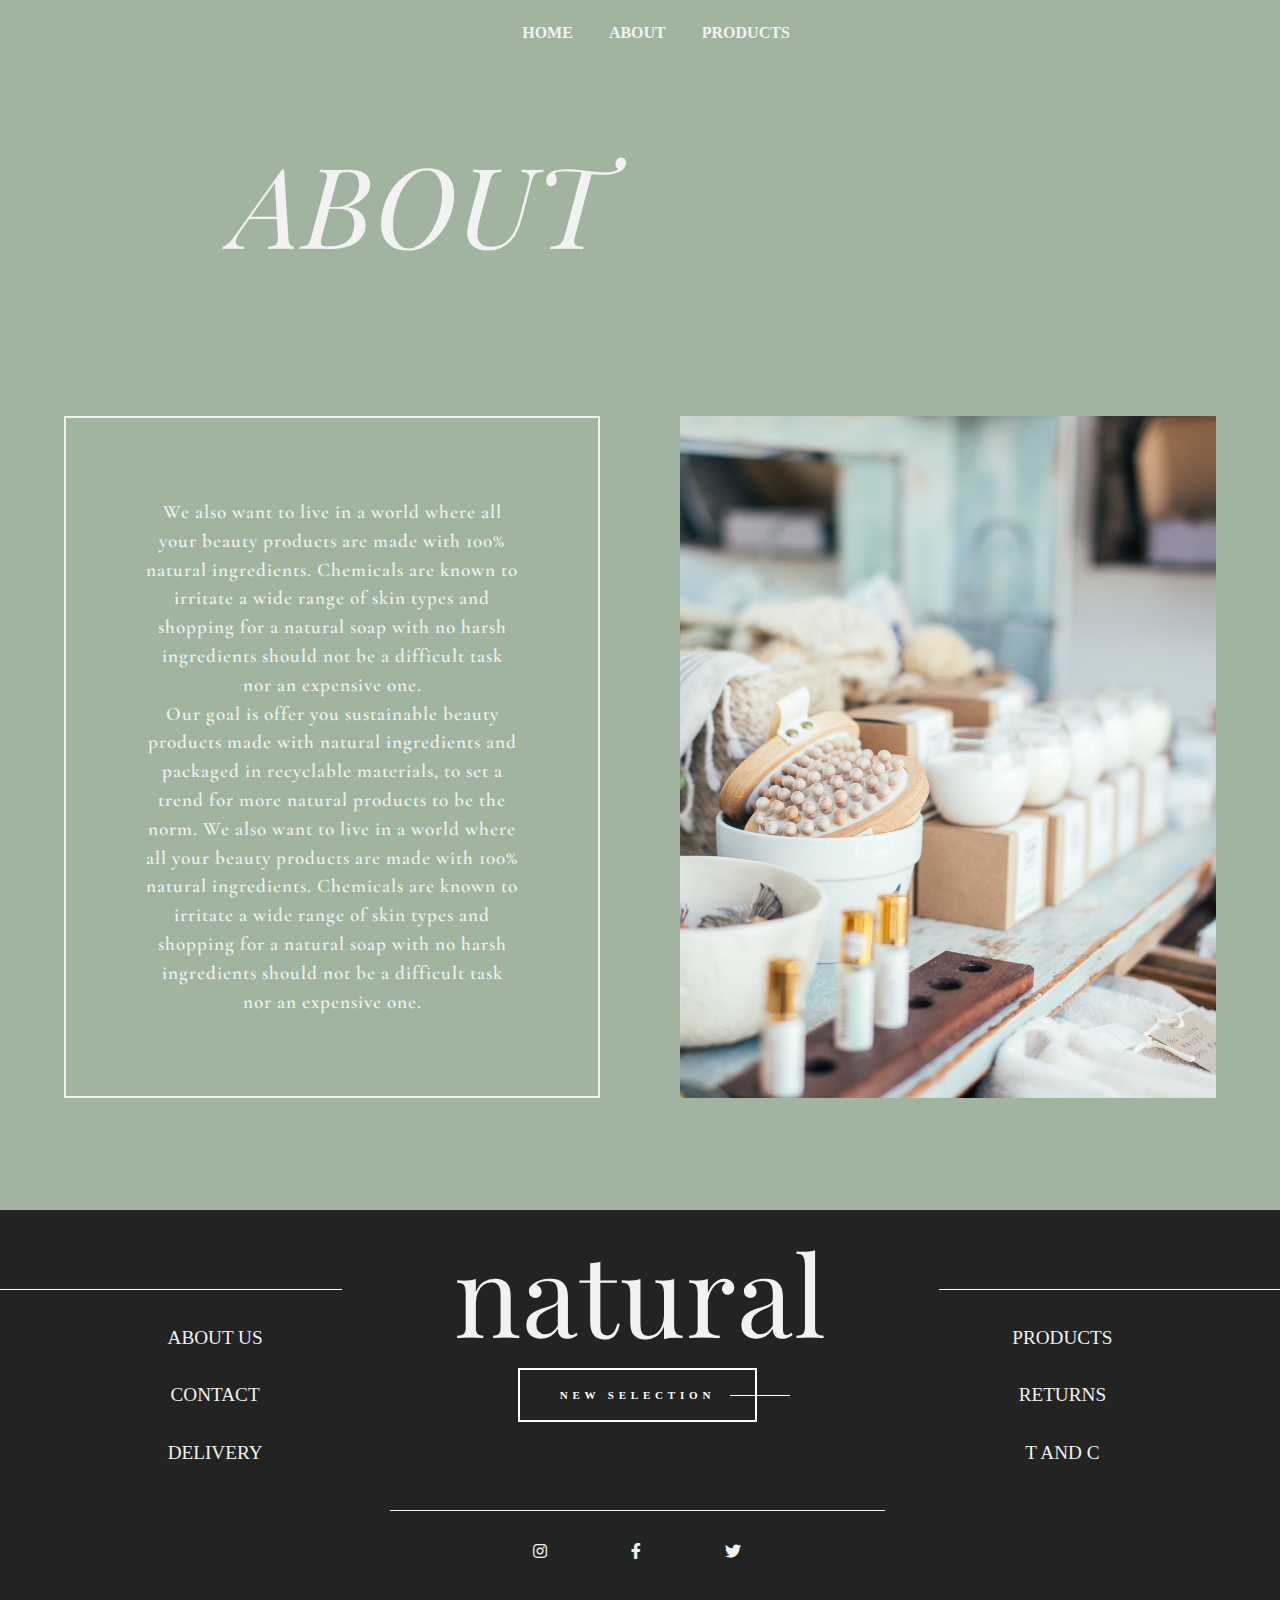
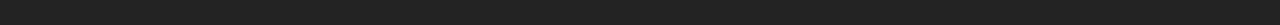
==== commit e2b28362: "Add products page" ====
--- a/about.html
+++ b/about.html
@@ -24,7 +24,7 @@
             <a href="about.html">About</a>
           </li>
           <li>
-            <a href="#">Products</a>
+            <a href="products.html">Products</a>
           </li>
         </ul>
       </nav>
@@ -62,8 +62,8 @@
         <!--<div class="footer-main">-->
           <h1 class="footer-title fancy"><span class="fancy-span">natural</span></h3></div>
           <div class="footer-cta">
-            <a class="btn-full" href="#"><div class="full"><h3>New selection</h3></div></a>
-            <a class="btn-slice" href="#">
+            <a class="btn-full" href="products.html"><div class="full"><h3>New selection</h3></div></a>
+            <a class="btn-slice" href="products.html">
             <div class="top"><span>new selection</span></div>
             <div class="bottom"><span>new selection</span></div>
           </a></div>
@@ -79,7 +79,7 @@
           <a href="contact.html">Delivery</a>
         </div>
 
-        <div class="footer-links column2"><a href="#">Blog</a>
+        <div class="footer-links column2"><a href="products.html">Products</a>
           <a href="contact.html">Returns</a>
           <a href="contact.html">T and C</a></div>
 
--- a/styles.css
+++ b/styles.css
@@ -21,11 +21,12 @@
 
 :root {
   --clr-nav: #CDAF95;
-  --clr-contact: #335C58;
+  --clr-contact: #335c58;
   --clr-title: #f2f2f2;
   --clr-dark: #232323;
   --clr-text: #8b4513;
   --clr-bg: #A0B4A0;
+  --clr-info-bg:#335C58 ;
 }
 
 img {
@@ -58,7 +59,7 @@
 }
 
 p {
-  font-size: clamp(1rem, 3vw, 1.3rem);
+  font-size: clamp(1rem, 3vw, 1.2rem);
   font-family: "Cormorant Garamond", serif;
   font-weight: 600;
   letter-spacing: 1px;
@@ -74,7 +75,6 @@
   font-size: clamp(1.5rem, 10vw, 7rem);
   font-weight: 400;
   text-transform: uppercase;
-  margin-top: 1em;
   margin-bottom: 0;
   color: var(--clr-title);
 }
@@ -337,6 +337,7 @@
 }
 
 .unstyled-list {
+  font-size: clamp(1rem, 3vw, 1.2rem);
   margin: 0;
   padding: 0;
   list-style-type: none;
@@ -465,6 +466,8 @@
     transform: translateX(0);
   }
 }
+
+/*==========Products===========*/
 
 .card-wrapper {
   padding-top: 3em;
@@ -530,7 +533,8 @@
   .card-wrapper {
     display: grid;
     grid-template-columns: repeat(4, 1fr);
-    margin: 1rem;
+    margin-left: 10rem;
+    margin-right: 10rem;
   }
 }
 
@@ -551,6 +555,7 @@
   padding-top: 1em;
   text-align: center;
   color: var(--clr-dark);
+  margin-bottom: 0;
 }
 
 p.about-us {
@@ -591,7 +596,7 @@
   align-items: center;
 }
 
-@media (min-width: 20rem) {
+@media (min-width: 17rem) {
   .btn-full {
     display: inline-block;
     text-decoration: none;
@@ -605,7 +610,7 @@
 }
 
 .footer-social {
-  margin-bottom: 1.8rem;
+  margin-bottom: 1.5rem;
   margin-top: 1.8rem;
   grid-area: footer-social;
 }
@@ -654,19 +659,19 @@
   }
 
   .footer-title {
-    padding-top: 1.5em;
-  }
-
+    padding-top: .3em;
+  }
+  
   .fancy {
     line-height: 0.15;
     text-align: center;
   }
-  .fancy span {
+  .fancy-span {
     display: inline-block;
     position: relative;
   }
-  .fancy span:before,
-  .fancy span:after {
+  .fancy-span:before,
+  .fancy-span:after {
     content: "";
     position: absolute;
     height: 5px;
@@ -674,11 +679,11 @@
     top: 0;
     width: 500px;
   }
-  .fancy span:before {
+  .fancy-span:before {
     right: 100%;
     margin-right: 1em;
   }
-  .fancy span:after {
+  .fancy-span:after {
     left: 100%;
     margin-left: 1em;
   }
@@ -690,7 +695,7 @@
 
   .footer-social {
     border-top: 1px solid #f2f2f2;
-    padding: 2em;
+    padding-top: 2em;
   }
 
   .fab:not(:last-child) {
@@ -728,7 +733,6 @@
     padding-left: 1.5rem;
     text-transform: uppercase;
     font-style: italic;
-    
     grid-area: title-about;
   }
   .about-text {
@@ -742,8 +746,6 @@
     background-size: contain;
     grid-area: about-image;
   }
-
-
 
 @media(min-width: 60rem) {
   .main-about {
@@ -788,28 +790,43 @@
 
 /*======== Contact / Deliveries / Returns / TandC's ===========*/
 
-.contact-hero {
-  background-image: linear-gradient(rgba(0, 0, 0, 0.3), rgba(0, 0, 0, 0.3)), url("images/contact-us.jpg");
-  background-position: bottom;
-  background-size: cover;
-  align-items: left;
-  height: 50vh;
-  padding-top: 1.5rem;
-  max-width: 100vw;
-}
-
-@media (min-width: 20rem) {
+
+
+@media (min-width: 17.5rem) {
+  .contact-image {
+    background: linear-gradient(rgba(0, 0, 0, 0.3), rgba(0, 0, 0, 0.3)), url("images/contact-us.jpg");
+    background-size: cover;
+    background-position: center;
+    max-width: 100%;
+    height: 70vh;
+    grid-area: contact-image;
+  }
+  .contact-hero {
+    text-align: center;
+  }
+
   .contact-page {
-    padding-top: 2em;
-  }
-}
-
+    top: 1em;
+    padding-top: 5em;
+  }
+
+  .contact-grid p.address{
+    padding-top: 3em;
+       
+  }
+}
+
+@media (min-width: 40rem) {
+  .contact-page {
+    padding-top: 4.4em;
+  }
+}
 
 .box {
   background-color: var(--clr-contact);
   text-align: center;
   padding: 3.5em;
-  width: 100vw;
+  max-width: 100vw;
   outline: 3px solid var(--clr-title);
   outline-offset: -2.5em;
   position: relative;
@@ -822,12 +839,68 @@
   transform: translateX(-50%);
   top: 0.3em;
   background: var(--clr-contact);
+  padding-left: 5px;
+  padding-right: 5px;
 }
 
 .box p {
-  color: var(--clr-title)
+  color: var(--clr-title);
+  padding-top: 1em;
+  
 }
 
 .box li {
-  color: var(--clr-title)
+  color: var(--clr-title);
+}
+
+@media (min-width: 60rem) {
+.contact-hero {
+    background: linear-gradient(rgba(0, 0, 0, 0.3), rgba(0, 0, 0, 0.3)), url("images/contact-us.jpg");
+    background-position: 25% 75%;
+    background-size: cover;
+    display: grid;
+    grid-template-columns: auto;
+    grid-template-rows: auto;
+    gap: 2em;
+    grid-template-areas: 
+    "contact-image contact-image"
+    "contact-us contact-us"
+    "delivery returns"
+    "tandc tandc";
+  }
+
+  .contact-image {
+    height: 80vh;
+    background-position: 25% 35%;
+  }
+
+  .contact-page {
+    grid-area: title;
+  }
+
+  .contact-page {
+    padding-top: 2.5em;
+  }
+
+  .contact-grid {
+    grid-area: contact-us;
+  }
+
+  .delivery-grid {
+    grid-area: delivery;
+  }
+
+  .returns-grid {
+    grid-area: returns;
+  }
+
+  .tandc-grid {
+    grid-area: tandc;
+  }
+
+  .box {
+    background-color: rgba(51,92,88, .95);
+    margin: 1em;
+  }
+  
 }